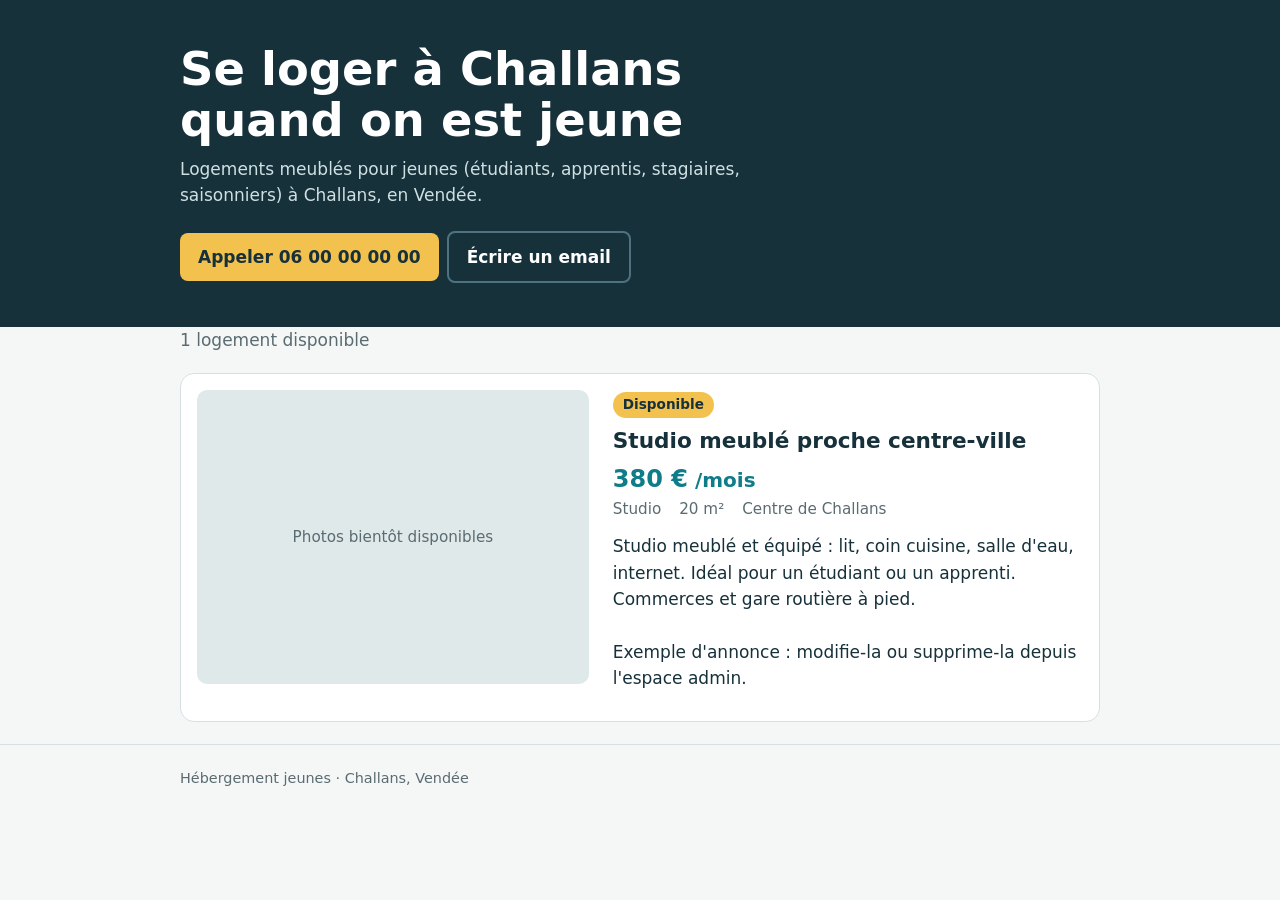
==== index.html @ 3b5d586e "Add files via upload" ====
<!DOCTYPE html>
<html lang="fr">
<head>
<meta charset="utf-8">
<meta name="viewport" content="width=device-width, initial-scale=1">
<title>Hébergement jeunes à Challans – logements meublés en Vendée</title>
<meta name="description" content="Location de logements meublés pour jeunes à Challans (Vendée) : studios et chambres pour étudiants, apprentis, stagiaires et saisonniers.">
<style>
:root{--bg:#f4f7f6;--ink:#17313b;--muted:#5b6b72;--accent:#0f7c8a;--sun:#f2c14e;--line:#d6e0e2;--card:#fff}
*{box-sizing:border-box}
body{margin:0;background:var(--bg);color:var(--ink);font:17px/1.55 ui-rounded,"Segoe UI",system-ui,sans-serif}
.wrap{max-width:960px;margin:0 auto;padding:0 20px}
header{background:var(--ink);color:#fff;padding:44px 0 36px}
h1{margin:0 0 10px;font-size:clamp(1.9rem,5vw,2.9rem);line-height:1.1;max-width:18ch}
header p{margin:0 0 22px;max-width:52ch;color:#cfe0e3}
.btn{display:inline-block;padding:11px 18px;border-radius:8px;background:var(--sun);color:var(--ink);font-weight:700;text-decoration:none;margin:0 8px 8px 0}
.btn.alt{background:transparent;color:#fff;border:2px solid #4f7280}
.btn:focus-visible,.th:focus-visible{outline:3px solid var(--accent);outline-offset:2px}
main{padding:32px 0 48px}
.count{color:var(--muted);margin:0 0 20px}
.ad{display:grid;grid-template-columns:minmax(0,5fr) minmax(0,6fr);gap:24px;background:var(--card);border:1px solid var(--line);border-radius:14px;padding:16px;margin-bottom:22px}
.ad.off{opacity:.6}
.main-img{width:100%;aspect-ratio:4/3;object-fit:cover;border-radius:10px;background:#dfe9ea;display:block}
.noimg{aspect-ratio:4/3;border-radius:10px;background:#dfe9ea;display:grid;place-items:center;color:var(--muted);font-size:.95rem}
.thumbs{display:flex;gap:8px;margin-top:8px;overflow-x:auto}
.th{border:2px solid transparent;padding:0;border-radius:6px;background:none;cursor:pointer;flex:0 0 auto}
.th img{width:64px;height:48px;object-fit:cover;border-radius:4px;display:block}
.th[aria-current=true]{border-color:var(--accent)}
.ad h2{margin:2px 0 6px;font-size:1.35rem;line-height:1.25}
.tag{display:inline-block;font-size:.85rem;font-weight:700;padding:2px 10px;border-radius:99px;background:var(--sun);margin-bottom:8px}
.tag.off{background:#cdd6d8}
.facts{display:flex;flex-wrap:wrap;gap:6px 18px;margin:0 0 12px;padding:0;list-style:none;color:var(--muted);font-size:.95rem}
.price{font-size:1.5rem;font-weight:800;color:var(--accent)}
.desc{white-space:pre-line;margin:0 0 14px}
.empty{padding:28px;text-align:center;color:var(--muted)}
footer{border-top:1px solid var(--line);padding:22px 0;color:var(--muted);font-size:.9rem}
@media(max-width:700px){.ad{grid-template-columns:1fr}}
</style>
</head>
<body>
<header><div class="wrap">
<h1>Se loger à Challans quand on est jeune</h1>
<p id="intro"></p>
<div id="contact"></div>
</div></header>
<main class="wrap">
<p class="count" id="count"></p>
<div id="list"><p class="empty">Chargement des annonces…</p></div>
</main>
<footer><div class="wrap">Hébergement jeunes · Challans, Vendée</div></footer>
<script>
const esc=s=>String(s??"").replace(/[&<>"']/g,c=>({"&":"&amp;","<":"&lt;",">":"&gt;",'"':"&quot;","'":"&#39;"}[c]));
const src=p=>esc(String(p).replace(/^\/+/,""));
async function load(u){const r=await fetch(u,{cache:"no-cache"});if(!r.ok)throw new Error(u);return r.json()}
function ad(a,i){
  const ph=(a.photos||[]).filter(Boolean),off=a.disponible===false;
  const img=ph.length?`<img class="main-img" id="m${i}" src="${src(ph[0])}" alt="${esc(a.titre)}">`:`<div class="noimg">Photos bientôt disponibles</div>`;
  const th=ph.length>1?`<div class="thumbs">${ph.map((p,k)=>`<button class="th" data-i="${i}" data-s="${src(p)}" aria-label="Photo ${k+1}" ${k?"":'aria-current="true"'}><img src="${src(p)}" alt="" loading="lazy"></button>`).join("")}</div>`:"";
  const f=[a.type,a.surface?a.surface+" m²":"",a.quartier].filter(Boolean).map(x=>`<li>${esc(x)}</li>`).join("");
  return `<article class="ad${off?" off":""}"><div>${img}${th}</div><div>
  <span class="tag${off?" off":""}">${off?"Loué":"Disponible"}</span>
  <h2>${esc(a.titre)}</h2>
  ${a.loyer?`<div class="price">${esc(a.loyer)} €<small> /mois</small></div>`:""}
  <ul class="facts">${f}</ul>
  <p class="desc">${esc(a.description)}</p></div></article>`}
(async()=>{
  try{
    const [s,d]=await Promise.all([load("data/site.json"),load("data/annonces.json")]);
    document.getElementById("intro").textContent=s.intro||"";
    let c="";
    if(s.telephone)c+=`<a class="btn" href="tel:${esc(s.telephone.replace(/\s/g,""))}">Appeler ${esc(s.telephone)}</a>`;
    if(s.email)c+=`<a class="btn alt" href="mailto:${esc(s.email)}">Écrire un email</a>`;
    document.getElementById("contact").innerHTML=c;
    const l=(d.annonces||[]).slice().sort((a,b)=>(a.disponible===false)-(b.disponible===false));
    const n=l.filter(a=>a.disponible!==false).length;
    document.getElementById("count").textContent=n?`${n} logement${n>1?"s":""} disponible${n>1?"s":""}`:"";
    document.getElementById("list").innerHTML=l.length?l.map(ad).join(""):`<p class="empty">Aucun logement pour le moment. Contactez-nous pour être prévenu.</p>`;
  }catch(e){document.getElementById("list").innerHTML=`<p class="empty">Impossible de charger les annonces. Réessayez plus tard.</p>`}
})();
document.addEventListener("click",e=>{
  const b=e.target.closest(".th");if(!b)return;
  document.getElementById("m"+b.dataset.i).src=b.dataset.s;
  b.parentNode.querySelectorAll(".th").forEach(x=>x.removeAttribute("aria-current"));
  b.setAttribute("aria-current","true");
});
</script>
</body>
</html>
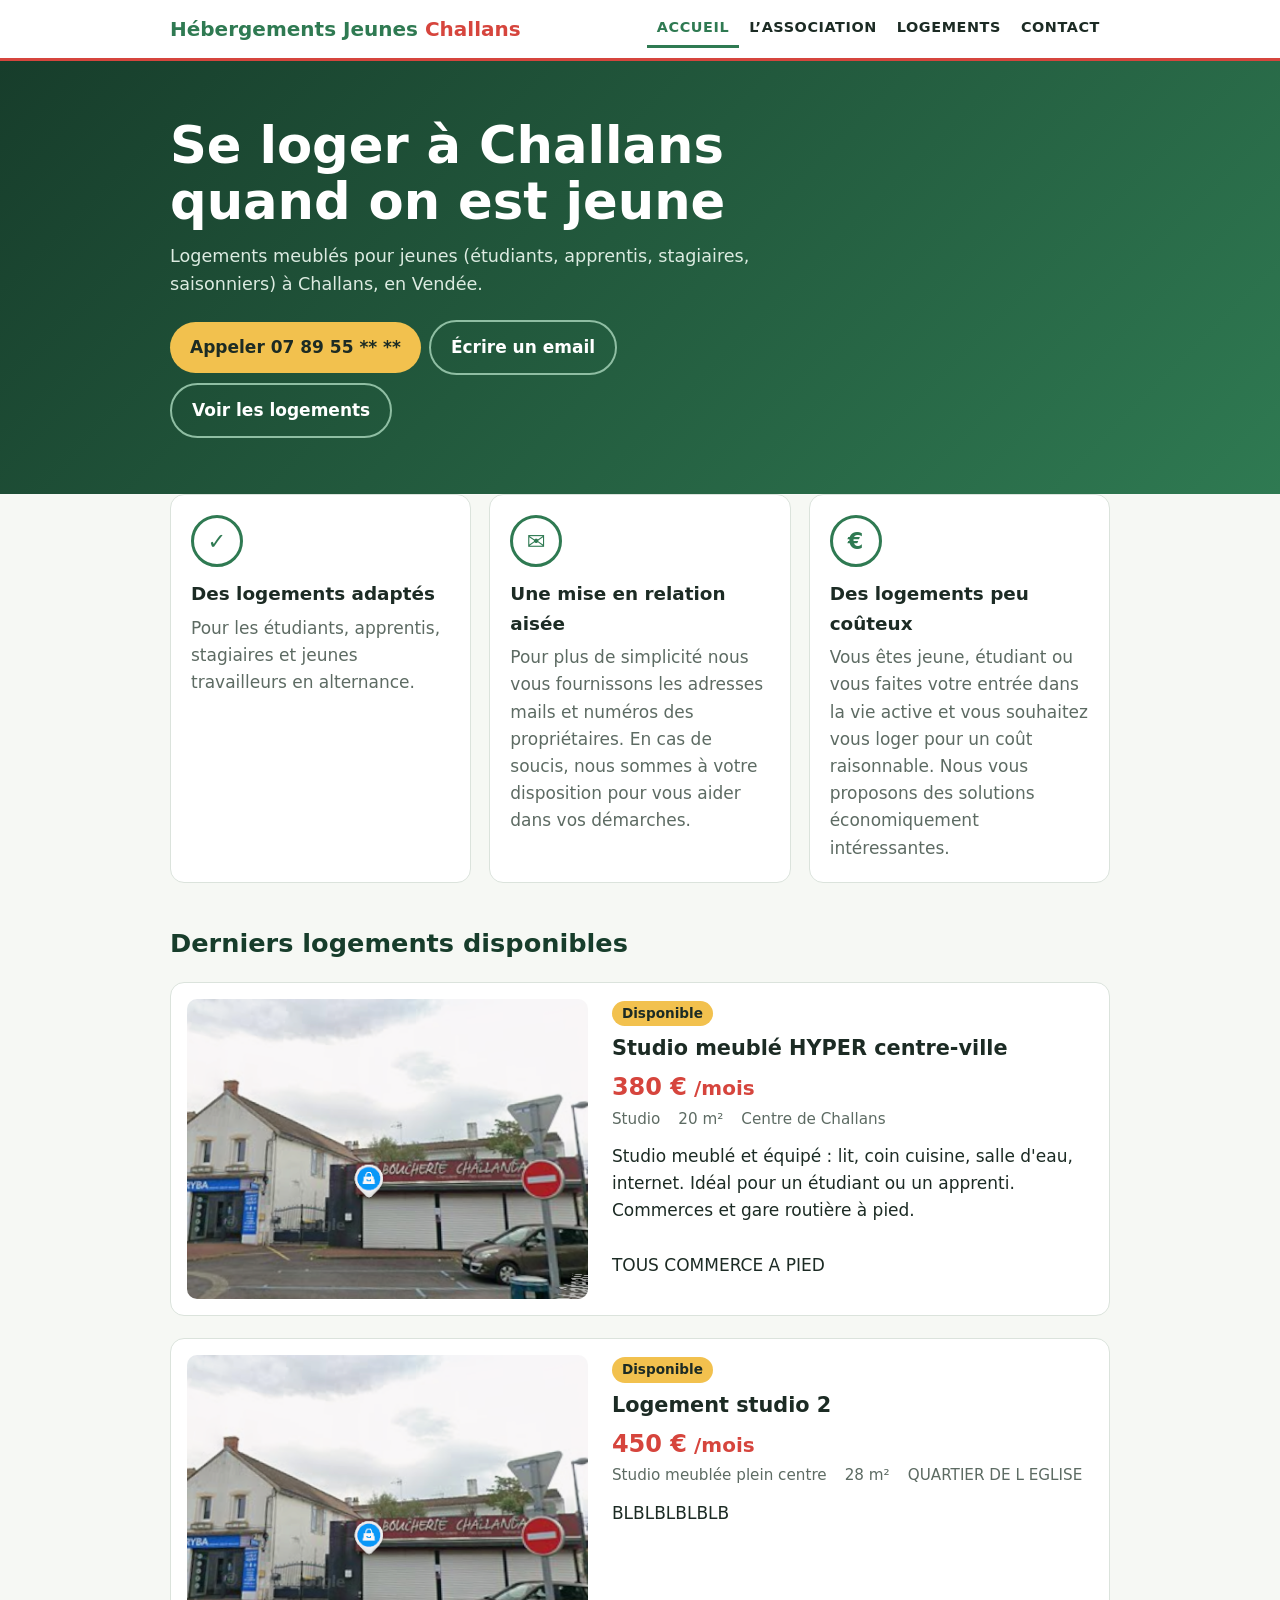
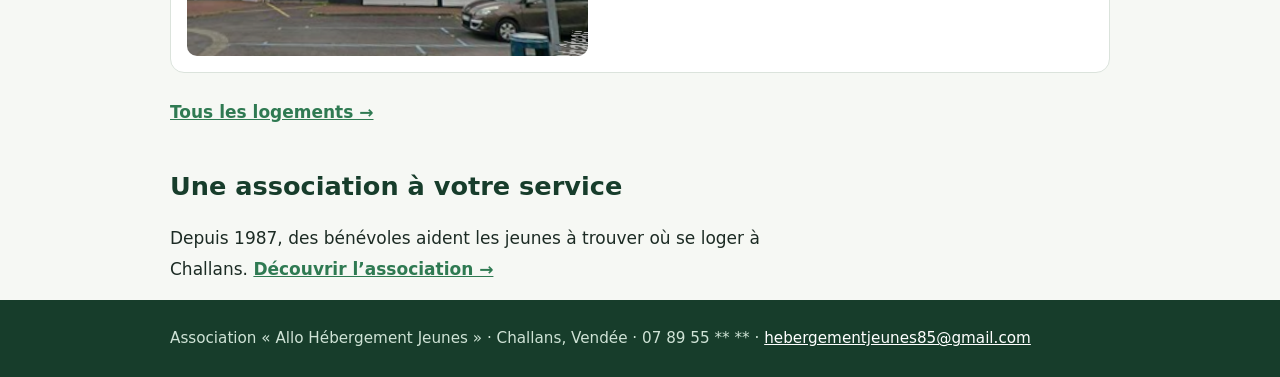
==== commit 7f61c150: "Add files via upload" ====
--- a/index.html
+++ b/index.html
@@ -1,88 +1,11 @@
-<!DOCTYPE html>
-<html lang="fr">
-<head>
-<meta charset="utf-8">
-<meta name="viewport" content="width=device-width, initial-scale=1">
-<title>Hébergement jeunes à Challans – logements meublés en Vendée</title>
-<meta name="description" content="Location de logements meublés pour jeunes à Challans (Vendée) : studios et chambres pour étudiants, apprentis, stagiaires et saisonniers.">
-<style>
-:root{--bg:#f4f7f6;--ink:#17313b;--muted:#5b6b72;--accent:#0f7c8a;--sun:#f2c14e;--line:#d6e0e2;--card:#fff}
-*{box-sizing:border-box}
-body{margin:0;background:var(--bg);color:var(--ink);font:17px/1.55 ui-rounded,"Segoe UI",system-ui,sans-serif}
-.wrap{max-width:960px;margin:0 auto;padding:0 20px}
-header{background:var(--ink);color:#fff;padding:44px 0 36px}
-h1{margin:0 0 10px;font-size:clamp(1.9rem,5vw,2.9rem);line-height:1.1;max-width:18ch}
-header p{margin:0 0 22px;max-width:52ch;color:#cfe0e3}
-.btn{display:inline-block;padding:11px 18px;border-radius:8px;background:var(--sun);color:var(--ink);font-weight:700;text-decoration:none;margin:0 8px 8px 0}
-.btn.alt{background:transparent;color:#fff;border:2px solid #4f7280}
-.btn:focus-visible,.th:focus-visible{outline:3px solid var(--accent);outline-offset:2px}
-main{padding:32px 0 48px}
-.count{color:var(--muted);margin:0 0 20px}
-.ad{display:grid;grid-template-columns:minmax(0,5fr) minmax(0,6fr);gap:24px;background:var(--card);border:1px solid var(--line);border-radius:14px;padding:16px;margin-bottom:22px}
-.ad.off{opacity:.6}
-.main-img{width:100%;aspect-ratio:4/3;object-fit:cover;border-radius:10px;background:#dfe9ea;display:block}
-.noimg{aspect-ratio:4/3;border-radius:10px;background:#dfe9ea;display:grid;place-items:center;color:var(--muted);font-size:.95rem}
-.thumbs{display:flex;gap:8px;margin-top:8px;overflow-x:auto}
-.th{border:2px solid transparent;padding:0;border-radius:6px;background:none;cursor:pointer;flex:0 0 auto}
-.th img{width:64px;height:48px;object-fit:cover;border-radius:4px;display:block}
-.th[aria-current=true]{border-color:var(--accent)}
-.ad h2{margin:2px 0 6px;font-size:1.35rem;line-height:1.25}
-.tag{display:inline-block;font-size:.85rem;font-weight:700;padding:2px 10px;border-radius:99px;background:var(--sun);margin-bottom:8px}
-.tag.off{background:#cdd6d8}
-.facts{display:flex;flex-wrap:wrap;gap:6px 18px;margin:0 0 12px;padding:0;list-style:none;color:var(--muted);font-size:.95rem}
-.price{font-size:1.5rem;font-weight:800;color:var(--accent)}
-.desc{white-space:pre-line;margin:0 0 14px}
-.empty{padding:28px;text-align:center;color:var(--muted)}
-footer{border-top:1px solid var(--line);padding:22px 0;color:var(--muted);font-size:.9rem}
-@media(max-width:700px){.ad{grid-template-columns:1fr}}
-</style>
-</head>
-<body>
-<header><div class="wrap">
-<h1>Se loger à Challans quand on est jeune</h1>
-<p id="intro"></p>
-<div id="contact"></div>
-</div></header>
+<!DOCTYPE html><html lang="fr"><head><meta charset="utf-8"><meta name="viewport" content="width=device-width, initial-scale=1"><link rel="stylesheet" href="style.css"><title>Hébergements Jeunes Challans – logements pour étudiants, apprentis et stagiaires</title><meta name="description" content="Logements meublés et peu coûteux pour jeunes à Challans (Vendée), proposés par l’association Allo Hébergement Jeunes."></head><body>
+<section class="hero"><div class="wrap"><h1>Se loger à Challans quand on est jeune</h1><p data-intro></p><div data-contact></div><a class="btn alt" href="logements.html">Voir les logements</a></div></section>
 <main class="wrap">
-<p class="count" id="count"></p>
-<div id="list"><p class="empty">Chargement des annonces…</p></div>
-</main>
-<footer><div class="wrap">Hébergement jeunes · Challans, Vendée</div></footer>
-<script>
-const esc=s=>String(s??"").replace(/[&<>"']/g,c=>({"&":"&amp;","<":"&lt;",">":"&gt;",'"':"&quot;","'":"&#39;"}[c]));
-const src=p=>esc(String(p).replace(/^\/+/,""));
-async function load(u){const r=await fetch(u,{cache:"no-cache"});if(!r.ok)throw new Error(u);return r.json()}
-function ad(a,i){
-  const ph=(a.photos||[]).filter(Boolean),off=a.disponible===false;
-  const img=ph.length?`<img class="main-img" id="m${i}" src="${src(ph[0])}" alt="${esc(a.titre)}">`:`<div class="noimg">Photos bientôt disponibles</div>`;
-  const th=ph.length>1?`<div class="thumbs">${ph.map((p,k)=>`<button class="th" data-i="${i}" data-s="${src(p)}" aria-label="Photo ${k+1}" ${k?"":'aria-current="true"'}><img src="${src(p)}" alt="" loading="lazy"></button>`).join("")}</div>`:"";
-  const f=[a.type,a.surface?a.surface+" m²":"",a.quartier].filter(Boolean).map(x=>`<li>${esc(x)}</li>`).join("");
-  return `<article class="ad${off?" off":""}"><div>${img}${th}</div><div>
-  <span class="tag${off?" off":""}">${off?"Loué":"Disponible"}</span>
-  <h2>${esc(a.titre)}</h2>
-  ${a.loyer?`<div class="price">${esc(a.loyer)} €<small> /mois</small></div>`:""}
-  <ul class="facts">${f}</ul>
-  <p class="desc">${esc(a.description)}</p></div></article>`}
-(async()=>{
-  try{
-    const [s,d]=await Promise.all([load("data/site.json"),load("data/annonces.json")]);
-    document.getElementById("intro").textContent=s.intro||"";
-    let c="";
-    if(s.telephone)c+=`<a class="btn" href="tel:${esc(s.telephone.replace(/\s/g,""))}">Appeler ${esc(s.telephone)}</a>`;
-    if(s.email)c+=`<a class="btn alt" href="mailto:${esc(s.email)}">Écrire un email</a>`;
-    document.getElementById("contact").innerHTML=c;
-    const l=(d.annonces||[]).slice().sort((a,b)=>(a.disponible===false)-(b.disponible===false));
-    const n=l.filter(a=>a.disponible!==false).length;
-    document.getElementById("count").textContent=n?`${n} logement${n>1?"s":""} disponible${n>1?"s":""}`:"";
-    document.getElementById("list").innerHTML=l.length?l.map(ad).join(""):`<p class="empty">Aucun logement pour le moment. Contactez-nous pour être prévenu.</p>`;
-  }catch(e){document.getElementById("list").innerHTML=`<p class="empty">Impossible de charger les annonces. Réessayez plus tard.</p>`}
-})();
-document.addEventListener("click",e=>{
-  const b=e.target.closest(".th");if(!b)return;
-  document.getElementById("m"+b.dataset.i).src=b.dataset.s;
-  b.parentNode.querySelectorAll(".th").forEach(x=>x.removeAttribute("aria-current"));
-  b.setAttribute("aria-current","true");
-});
-</script>
-</body>
-</html>
+<div class="perks">
+<div class="perk"><i>✓</i><h3>Des logements adaptés</h3><p>Pour les étudiants, apprentis, stagiaires et jeunes travailleurs en alternance.</p></div>
+<div class="perk"><i>✉</i><h3>Une mise en relation aisée</h3><p>Pour plus de simplicité nous vous fournissons les adresses mails et numéros des propriétaires. En cas de soucis, nous sommes à votre disposition pour vous aider dans vos démarches.</p></div>
+<div class="perk"><i>€</i><h3>Des logements peu coûteux</h3><p>Vous êtes jeune, étudiant ou vous faites votre entrée dans la vie active et vous souhaitez vous loger pour un coût raisonnable. Nous vous proposons des solutions économiquement intéressantes.</p></div>
+</div>
+<h2 class="sec">Derniers logements disponibles</h2><div id="latest"></div><a class="more" href="logements.html">Tous les logements →</a>
+<h2 class="sec" style="margin-top:40px">Une association à votre service</h2><p style="max-width:60ch">Depuis 1987, des bénévoles aident les jeunes à trouver où se loger à Challans. <a class="more" href="association.html">Découvrir l’association →</a></p>
+</main><script src="app.js"></script></body></html>
--- a/style.css
+++ b/style.css
@@ -0,0 +1,45 @@
+:root{--green:#2f7a52;--dark:#173d2b;--red:#d6453d;--sun:#f2c14e;--ink:#1c2b24;--muted:#5d6b63;--bg:#f6f8f4;--line:#dbe3dc}
+*{box-sizing:border-box}
+body{margin:0;background:var(--bg);color:var(--ink);font:17px/1.6 ui-rounded,"Segoe UI",system-ui,sans-serif}
+.wrap{max-width:980px;margin:0 auto;padding:0 20px}
+.top{background:#fff;border-bottom:3px solid var(--red);position:sticky;top:0;z-index:5}
+.bar{display:flex;flex-wrap:wrap;align-items:center;justify-content:space-between;gap:6px 20px;padding-top:10px;padding-bottom:10px}
+.brand{font-weight:800;font-size:1.25rem;color:var(--green);text-decoration:none}
+.brand span{color:var(--red)}
+nav a{display:inline-block;padding:6px 10px;color:var(--ink);text-decoration:none;font-weight:600;font-size:.9rem;letter-spacing:.04em;text-transform:uppercase;border-bottom:3px solid transparent}
+nav a[aria-current]{border-color:var(--green);color:var(--green)}
+a:focus-visible,button:focus-visible{outline:3px solid var(--sun);outline-offset:2px}
+.hero{background:linear-gradient(135deg,var(--dark),var(--green));color:#fff;padding:56px 0 48px}
+.hero.small{padding:36px 0 30px}
+.hero h1{margin:0 0 12px;font-size:clamp(2rem,5.5vw,3.2rem);line-height:1.1;max-width:20ch}
+.hero p{margin:0 0 22px;max-width:56ch;color:#dcebe1;font-size:1.1rem}
+.btn{display:inline-block;padding:12px 20px;border-radius:999px;background:var(--sun);color:var(--ink);font-weight:700;text-decoration:none;margin:0 8px 8px 0}
+.btn.alt{background:transparent;color:#fff;border:2px solid #8fbea3}
+main{padding:36px 0 48px}
+h2.sec{margin:0 0 18px;font-size:1.6rem;color:var(--dark)}
+.perks{display:grid;grid-template-columns:repeat(auto-fit,minmax(250px,1fr));gap:18px;margin-bottom:40px}
+.perk{background:#fff;border:1px solid var(--line);border-radius:14px;padding:20px}
+.perk i{display:grid;place-items:center;width:52px;height:52px;border:3px solid var(--green);border-radius:50%;color:var(--green);font:700 1.4rem/1 system-ui;margin-bottom:12px}
+.perk h3{margin:0 0 6px;font-size:1.15rem}.perk p{margin:0;color:var(--muted)}
+.count{color:var(--muted);margin:0 0 18px}
+.ad{display:grid;grid-template-columns:minmax(0,5fr) minmax(0,6fr);gap:24px;background:#fff;border:1px solid var(--line);border-radius:14px;padding:16px;margin-bottom:22px}
+.ad.off{opacity:.6}
+.main-img{width:100%;aspect-ratio:4/3;object-fit:cover;border-radius:10px;background:#e3ebe5;display:block}
+.noimg{aspect-ratio:4/3;border-radius:10px;background:#e3ebe5;display:grid;place-items:center;color:var(--muted);font-size:.95rem}
+.thumbs{display:flex;gap:8px;margin-top:8px;overflow-x:auto}
+.th{border:2px solid transparent;padding:0;border-radius:6px;background:none;cursor:pointer;flex:0 0 auto}
+.th img{width:64px;height:48px;object-fit:cover;border-radius:4px;display:block}
+.th[aria-current=true]{border-color:var(--green)}
+.ad h3{margin:2px 0 6px;font-size:1.3rem;line-height:1.25}
+.tag{display:inline-block;font-size:.85rem;font-weight:700;padding:2px 10px;border-radius:99px;background:var(--sun);margin-bottom:8px}
+.tag.off{background:#cfd8d1}
+.facts{display:flex;flex-wrap:wrap;gap:6px 18px;margin:0 0 12px;padding:0;list-style:none;color:var(--muted);font-size:.95rem}
+.price{font-size:1.5rem;font-weight:800;color:var(--red)}
+.desc{white-space:pre-line;margin:0 0 6px}
+.prose{background:#fff;border:1px solid var(--line);border-radius:14px;padding:26px 28px;max-width:760px}
+.prose p{margin:0 0 14px}
+.empty{padding:28px;text-align:center;color:var(--muted)}
+.more{display:inline-block;margin-top:4px;color:var(--green);font-weight:700}
+footer{background:var(--dark);color:#cfe3d6;padding:26px 0;font-size:.95rem}
+footer a{color:#fff}
+@media(max-width:700px){.ad{grid-template-columns:1fr}.prose{padding:20px}}
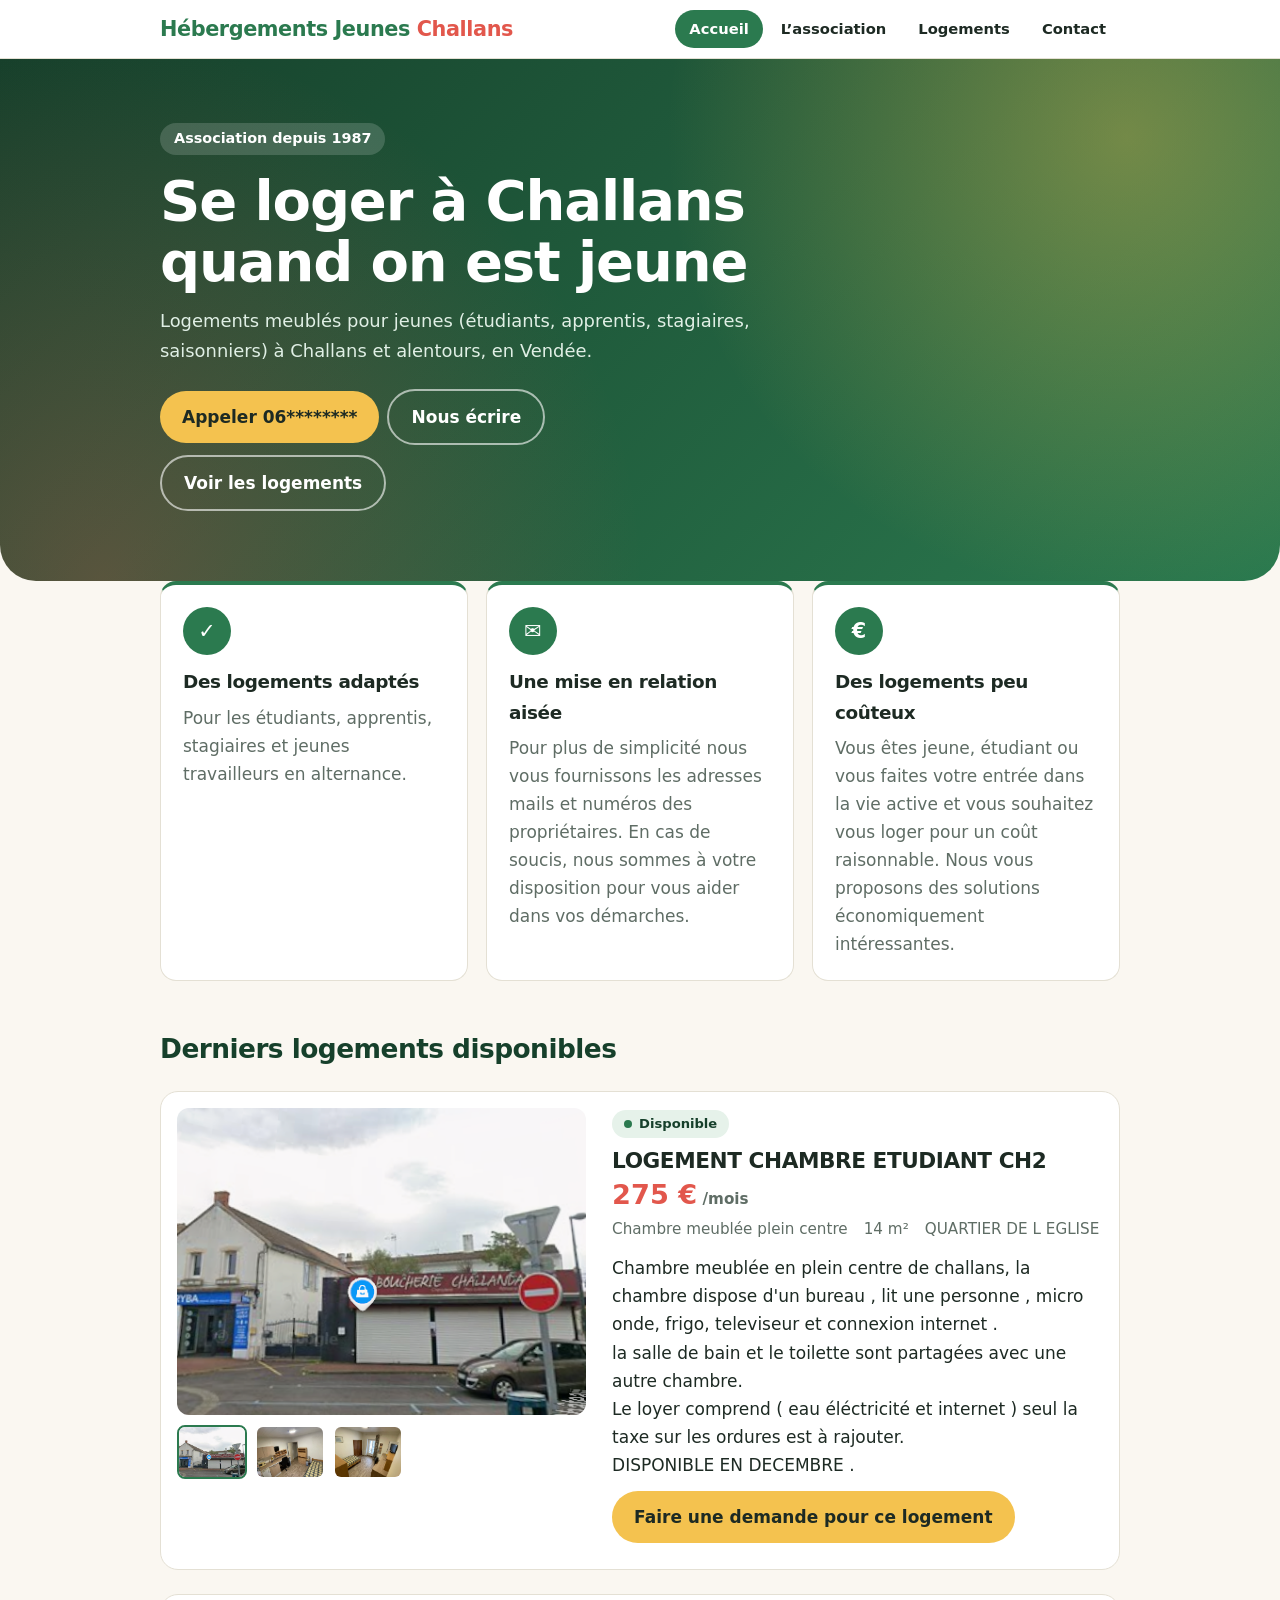
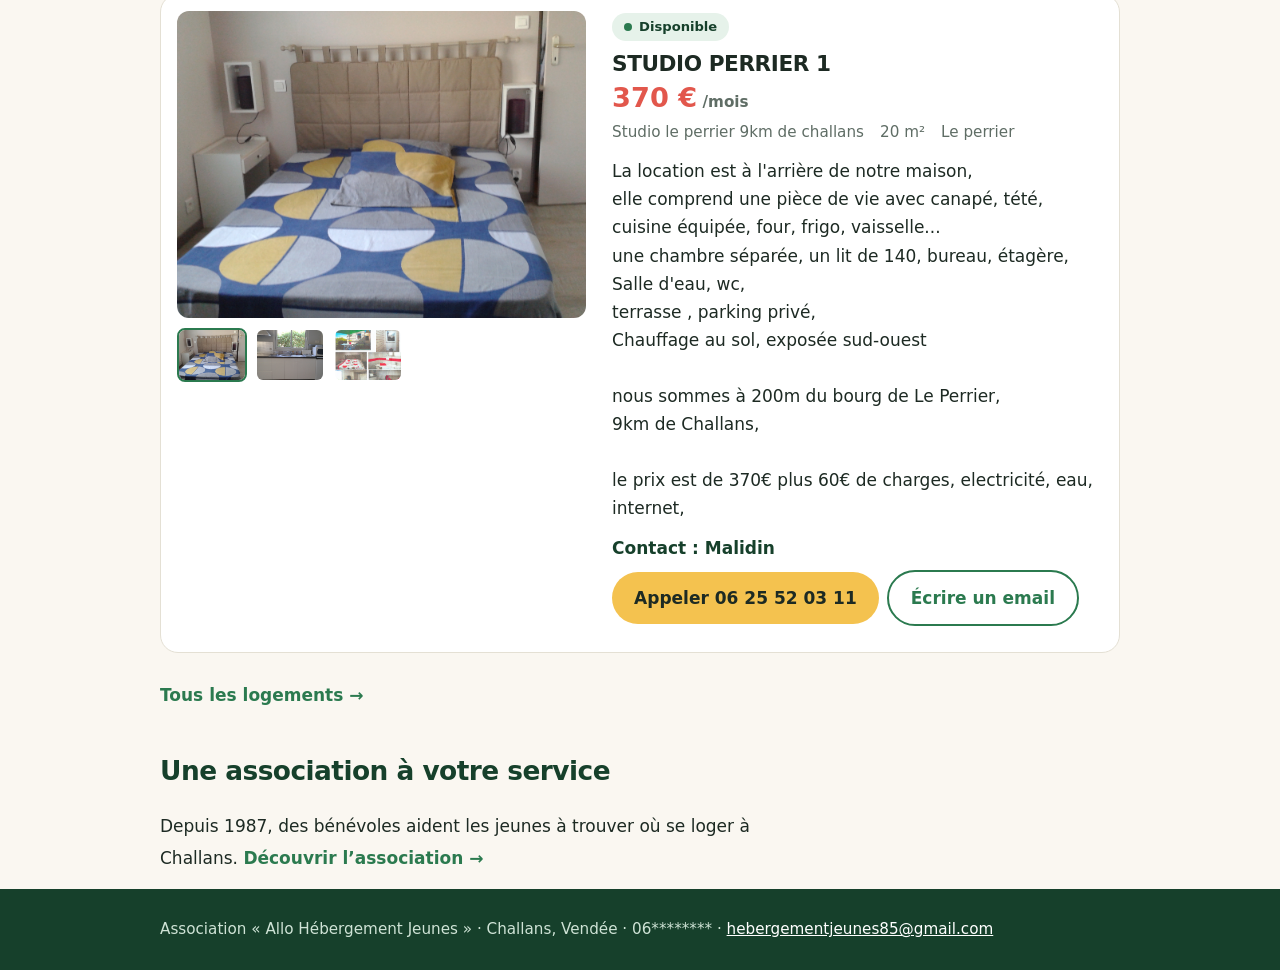
==== commit 5a0d2449: "Add files via upload" ====
--- a/index.html
+++ b/index.html
@@ -1,5 +1,5 @@
 <!DOCTYPE html><html lang="fr"><head><meta charset="utf-8"><meta name="viewport" content="width=device-width, initial-scale=1"><link rel="stylesheet" href="style.css"><title>Hébergements Jeunes Challans – logements pour étudiants, apprentis et stagiaires</title><meta name="description" content="Logements meublés et peu coûteux pour jeunes à Challans (Vendée), proposés par l’association Allo Hébergement Jeunes."></head><body>
-<section class="hero"><div class="wrap"><h1>Se loger à Challans quand on est jeune</h1><p data-intro></p><div data-contact></div><a class="btn alt" href="logements.html">Voir les logements</a></div></section>
+<section class="hero"><div class="wrap"><span class="pill">Association depuis 1987</span><h1>Se loger à Challans quand on est jeune</h1><p data-intro></p><div data-contact></div><a class="btn alt" href="logements.html">Voir les logements</a></div></section>
 <main class="wrap">
 <div class="perks">
 <div class="perk"><i>✓</i><h3>Des logements adaptés</h3><p>Pour les étudiants, apprentis, stagiaires et jeunes travailleurs en alternance.</p></div>
--- a/style.css
+++ b/style.css
@@ -1,45 +1,77 @@
-:root{--green:#2f7a52;--dark:#173d2b;--red:#d6453d;--sun:#f2c14e;--ink:#1c2b24;--muted:#5d6b63;--bg:#f6f8f4;--line:#dbe3dc}
+:root{--green:#2b7a4f;--dark:#16402b;--red:#e2574c;--sun:#f4c24f;--ink:#1d2a23;--muted:#5f6d65;--bg:#faf7f1;--card:#fff;--line:#e4e0d4;--soft:#e6f2ea}
 *{box-sizing:border-box}
-body{margin:0;background:var(--bg);color:var(--ink);font:17px/1.6 ui-rounded,"Segoe UI",system-ui,sans-serif}
-.wrap{max-width:980px;margin:0 auto;padding:0 20px}
-.top{background:#fff;border-bottom:3px solid var(--red);position:sticky;top:0;z-index:5}
-.bar{display:flex;flex-wrap:wrap;align-items:center;justify-content:space-between;gap:6px 20px;padding-top:10px;padding-bottom:10px}
-.brand{font-weight:800;font-size:1.25rem;color:var(--green);text-decoration:none}
+html{scroll-behavior:smooth}
+body{margin:0;background:var(--bg);color:var(--ink);font:17px/1.65 system-ui,-apple-system,"Segoe UI",Roboto,sans-serif;-webkit-font-smoothing:antialiased}
+.wrap{max-width:1000px;margin:0 auto;padding:0 20px}
+h1,h2,h3{letter-spacing:-.02em}
+.top{background:#fff;border-bottom:1px solid var(--line);position:sticky;top:0;z-index:5}
+.bar{display:flex;flex-wrap:wrap;align-items:center;justify-content:space-between;gap:4px 18px;padding-top:10px;padding-bottom:10px}
+.brand{font-weight:800;font-size:1.3rem;color:var(--green);text-decoration:none;letter-spacing:-.02em}
 .brand span{color:var(--red)}
-nav a{display:inline-block;padding:6px 10px;color:var(--ink);text-decoration:none;font-weight:600;font-size:.9rem;letter-spacing:.04em;text-transform:uppercase;border-bottom:3px solid transparent}
-nav a[aria-current]{border-color:var(--green);color:var(--green)}
+nav{display:flex;gap:4px;overflow-x:auto;max-width:100%}
+nav a{padding:7px 14px;border-radius:99px;color:var(--ink);text-decoration:none;font-weight:600;font-size:.92rem;white-space:nowrap;transition:background .15s}
+nav a:hover{background:var(--soft)}
+nav a[aria-current]{background:var(--green);color:#fff}
 a:focus-visible,button:focus-visible{outline:3px solid var(--sun);outline-offset:2px}
-.hero{background:linear-gradient(135deg,var(--dark),var(--green));color:#fff;padding:56px 0 48px}
-.hero.small{padding:36px 0 30px}
-.hero h1{margin:0 0 12px;font-size:clamp(2rem,5.5vw,3.2rem);line-height:1.1;max-width:20ch}
-.hero p{margin:0 0 22px;max-width:56ch;color:#dcebe1;font-size:1.1rem}
-.btn{display:inline-block;padding:12px 20px;border-radius:999px;background:var(--sun);color:var(--ink);font-weight:700;text-decoration:none;margin:0 8px 8px 0}
-.btn.alt{background:transparent;color:#fff;border:2px solid #8fbea3}
-main{padding:36px 0 48px}
-h2.sec{margin:0 0 18px;font-size:1.6rem;color:var(--dark)}
-.perks{display:grid;grid-template-columns:repeat(auto-fit,minmax(250px,1fr));gap:18px;margin-bottom:40px}
-.perk{background:#fff;border:1px solid var(--line);border-radius:14px;padding:20px}
-.perk i{display:grid;place-items:center;width:52px;height:52px;border:3px solid var(--green);border-radius:50%;color:var(--green);font:700 1.4rem/1 system-ui;margin-bottom:12px}
+.hero{position:relative;color:#fff;padding:64px 0 60px;border-radius:0 0 36px 36px;background:radial-gradient(circle at 88% 15%,rgba(244,194,79,.38),transparent 38%),radial-gradient(circle at 8% 100%,rgba(226,87,76,.3),transparent 42%),linear-gradient(135deg,var(--dark),var(--green))}
+.hero.small{padding:38px 0 34px}
+.hero h1{margin:0 0 14px;font-size:clamp(2.1rem,6vw,3.5rem);line-height:1.08;font-weight:800;max-width:19ch}
+.hero.small h1{font-size:clamp(1.8rem,4.5vw,2.4rem)}
+.hero p{margin:0 0 24px;max-width:56ch;color:#e0efe5;font-size:1.12rem}
+.pill{display:inline-block;margin-bottom:16px;padding:4px 14px;border-radius:99px;background:rgba(255,255,255,.16);font-size:.9rem;font-weight:600}
+.btn{display:inline-block;padding:12px 22px;border-radius:99px;background:var(--sun);color:var(--ink);font-weight:700;text-decoration:none;margin:0 8px 10px 0;transition:transform .15s,box-shadow .15s}
+.btn:hover{transform:translateY(-2px);box-shadow:0 6px 16px rgba(0,0,0,.18)}
+.btn.alt{background:transparent;color:#fff;border:2px solid rgba(255,255,255,.6)}
+main{padding:40px 0 56px}
+h2.sec{margin:0 0 20px;font-size:1.65rem;color:var(--dark);font-weight:800}
+.perks{display:grid;grid-template-columns:repeat(auto-fit,minmax(250px,1fr));gap:18px;margin-bottom:46px}
+.perk{background:var(--card);border:1px solid var(--line);border-top:4px solid var(--green);border-radius:16px;padding:22px;transition:transform .2s,box-shadow .2s}
+.perk:hover{transform:translateY(-3px);box-shadow:0 10px 24px rgba(22,64,43,.1)}
+.perk i{display:grid;place-items:center;width:48px;height:48px;border-radius:50%;background:var(--green);color:#fff;font:700 1.3rem/1 system-ui;margin-bottom:12px;font-style:normal}
 .perk h3{margin:0 0 6px;font-size:1.15rem}.perk p{margin:0;color:var(--muted)}
-.count{color:var(--muted);margin:0 0 18px}
-.ad{display:grid;grid-template-columns:minmax(0,5fr) minmax(0,6fr);gap:24px;background:#fff;border:1px solid var(--line);border-radius:14px;padding:16px;margin-bottom:22px}
+.count{color:var(--muted);margin:0 0 18px;font-weight:600}
+.ad{display:grid;grid-template-columns:minmax(0,5fr) minmax(0,6fr);gap:26px;background:var(--card);border:1px solid var(--line);border-radius:18px;padding:16px;margin-bottom:24px;content-visibility:auto;contain-intrinsic-size:auto 360px;transition:box-shadow .2s}
+.ad:hover{box-shadow:0 12px 30px rgba(22,64,43,.12)}
 .ad.off{opacity:.6}
-.main-img{width:100%;aspect-ratio:4/3;object-fit:cover;border-radius:10px;background:#e3ebe5;display:block}
-.noimg{aspect-ratio:4/3;border-radius:10px;background:#e3ebe5;display:grid;place-items:center;color:var(--muted);font-size:.95rem}
-.thumbs{display:flex;gap:8px;margin-top:8px;overflow-x:auto}
-.th{border:2px solid transparent;padding:0;border-radius:6px;background:none;cursor:pointer;flex:0 0 auto}
-.th img{width:64px;height:48px;object-fit:cover;border-radius:4px;display:block}
+.main-img{width:100%;aspect-ratio:4/3;object-fit:cover;border-radius:12px;background:var(--soft);display:block}
+.noimg{aspect-ratio:4/3;border-radius:12px;background:var(--soft);display:grid;place-items:center;color:var(--muted);font-size:.95rem}
+.thumbs{display:flex;gap:8px;margin-top:10px;overflow-x:auto;padding-bottom:2px}
+.th{border:2px solid transparent;padding:0;border-radius:8px;background:none;cursor:pointer;flex:0 0 auto}
+.th img{width:66px;height:50px;object-fit:cover;border-radius:6px;display:block}
 .th[aria-current=true]{border-color:var(--green)}
-.ad h3{margin:2px 0 6px;font-size:1.3rem;line-height:1.25}
-.tag{display:inline-block;font-size:.85rem;font-weight:700;padding:2px 10px;border-radius:99px;background:var(--sun);margin-bottom:8px}
-.tag.off{background:#cfd8d1}
-.facts{display:flex;flex-wrap:wrap;gap:6px 18px;margin:0 0 12px;padding:0;list-style:none;color:var(--muted);font-size:.95rem}
-.price{font-size:1.5rem;font-weight:800;color:var(--red)}
+.ad h3{margin:2px 0 4px;font-size:1.35rem;line-height:1.25;font-weight:800}
+.tag{display:inline-block;font-size:.82rem;font-weight:700;padding:3px 12px;border-radius:99px;background:var(--soft);color:var(--dark);margin-bottom:8px}
+.tag::before{content:"";display:inline-block;width:8px;height:8px;border-radius:50%;background:var(--green);margin-right:7px}
+.tag.off{background:#e8e6df;color:var(--muted)}.tag.off::before{background:#a7a89f}
+.facts{display:flex;flex-wrap:wrap;gap:6px 16px;margin:0 0 12px;padding:0;list-style:none;color:var(--muted);font-size:.95rem}
+.price{font-size:1.7rem;font-weight:800;color:var(--red);line-height:1.2;margin-bottom:6px}.price small{font-size:.95rem;color:var(--muted);font-weight:600}
 .desc{white-space:pre-line;margin:0 0 6px}
-.prose{background:#fff;border:1px solid var(--line);border-radius:14px;padding:26px 28px;max-width:760px}
-.prose p{margin:0 0 14px}
-.empty{padding:28px;text-align:center;color:var(--muted)}
-.more{display:inline-block;margin-top:4px;color:var(--green);font-weight:700}
-footer{background:var(--dark);color:#cfe3d6;padding:26px 0;font-size:.95rem}
-footer a{color:#fff}
-@media(max-width:700px){.ad{grid-template-columns:1fr}.prose{padding:20px}}
+.ctc{margin-top:12px}.ctc .who{font-weight:700;color:var(--dark);margin-bottom:8px}
+.ctc .btn.alt{color:var(--green);border-color:var(--green)}
+.prose{background:var(--card);border:1px solid var(--line);border-radius:18px;padding:28px 30px;max-width:780px}
+.prose p{margin:0 0 14px}.prose p:last-child{margin:0}
+.empty{padding:30px;text-align:center;color:var(--muted)}
+.more{display:inline-block;margin-top:4px;color:var(--green);font-weight:700;text-decoration:none}
+.more:hover{text-decoration:underline}
+.form{background:var(--card);border:1px solid var(--line);border-radius:18px;padding:26px;max-width:780px;display:grid;gap:14px}
+.form label{display:block;font-weight:600;font-size:.95rem}
+.form input,.form select,.form textarea{display:block;width:100%;margin-top:4px;padding:11px 12px;border:1px solid #c9c6b8;border-radius:10px;font:inherit;background:#fff;color:var(--ink)}
+.form input:focus,.form select:focus,.form textarea:focus{outline:3px solid var(--sun);border-color:var(--green)}
+.form .chk{display:flex;gap:10px;align-items:flex-start;font-weight:400}.form .chk input{width:auto;margin-top:5px}
+.form .note{margin:0;color:var(--muted);font-size:.95rem}
+.form .btn{border:0;cursor:pointer;font:inherit;font-weight:700;justify-self:start}.form .btn:disabled{opacity:.6}
+.hp{position:absolute;left:-9999px}
+footer{background:var(--dark);color:#cfe3d6;padding:28px 0;font-size:.95rem}footer a{color:#fff}
+@media(max-width:700px){.ad{grid-template-columns:1fr}.hero{padding:44px 0 42px;border-radius:0 0 24px 24px}.prose{padding:20px}}
+@media(prefers-reduced-motion:reduce){*{transition:none!important;scroll-behavior:auto!important}}
+.main-img[role=button]{cursor:zoom-in}
+dialog#lb{border:0;padding:0;margin:0;max-width:none;max-height:none;width:100%;height:100%;background:transparent;color:#fff}
+dialog#lb[open]{display:grid;place-items:center}
+#lb::backdrop{background:rgba(10,20,15,.93)}
+#lb img{max-width:92vw;max-height:82vh;object-fit:contain;border-radius:8px}
+.lb-x,.lb-p,.lb-n{position:absolute;border:0;background:rgba(255,255,255,.18);color:#fff;font-size:1.9rem;line-height:1;width:48px;height:48px;border-radius:50%;cursor:pointer}
+.lb-x:hover,.lb-p:hover,.lb-n:hover{background:rgba(255,255,255,.32)}
+.lb-x{top:14px;right:14px;font-size:1.3rem}
+.lb-p{left:12px;top:50%;transform:translateY(-50%)}.lb-n{right:12px;top:50%;transform:translateY(-50%)}
+.lb-c{position:absolute;bottom:16px;left:0;right:0;text-align:center;margin:0;font-size:.95rem}
+#lb.one .lb-p,#lb.one .lb-n{display:none}
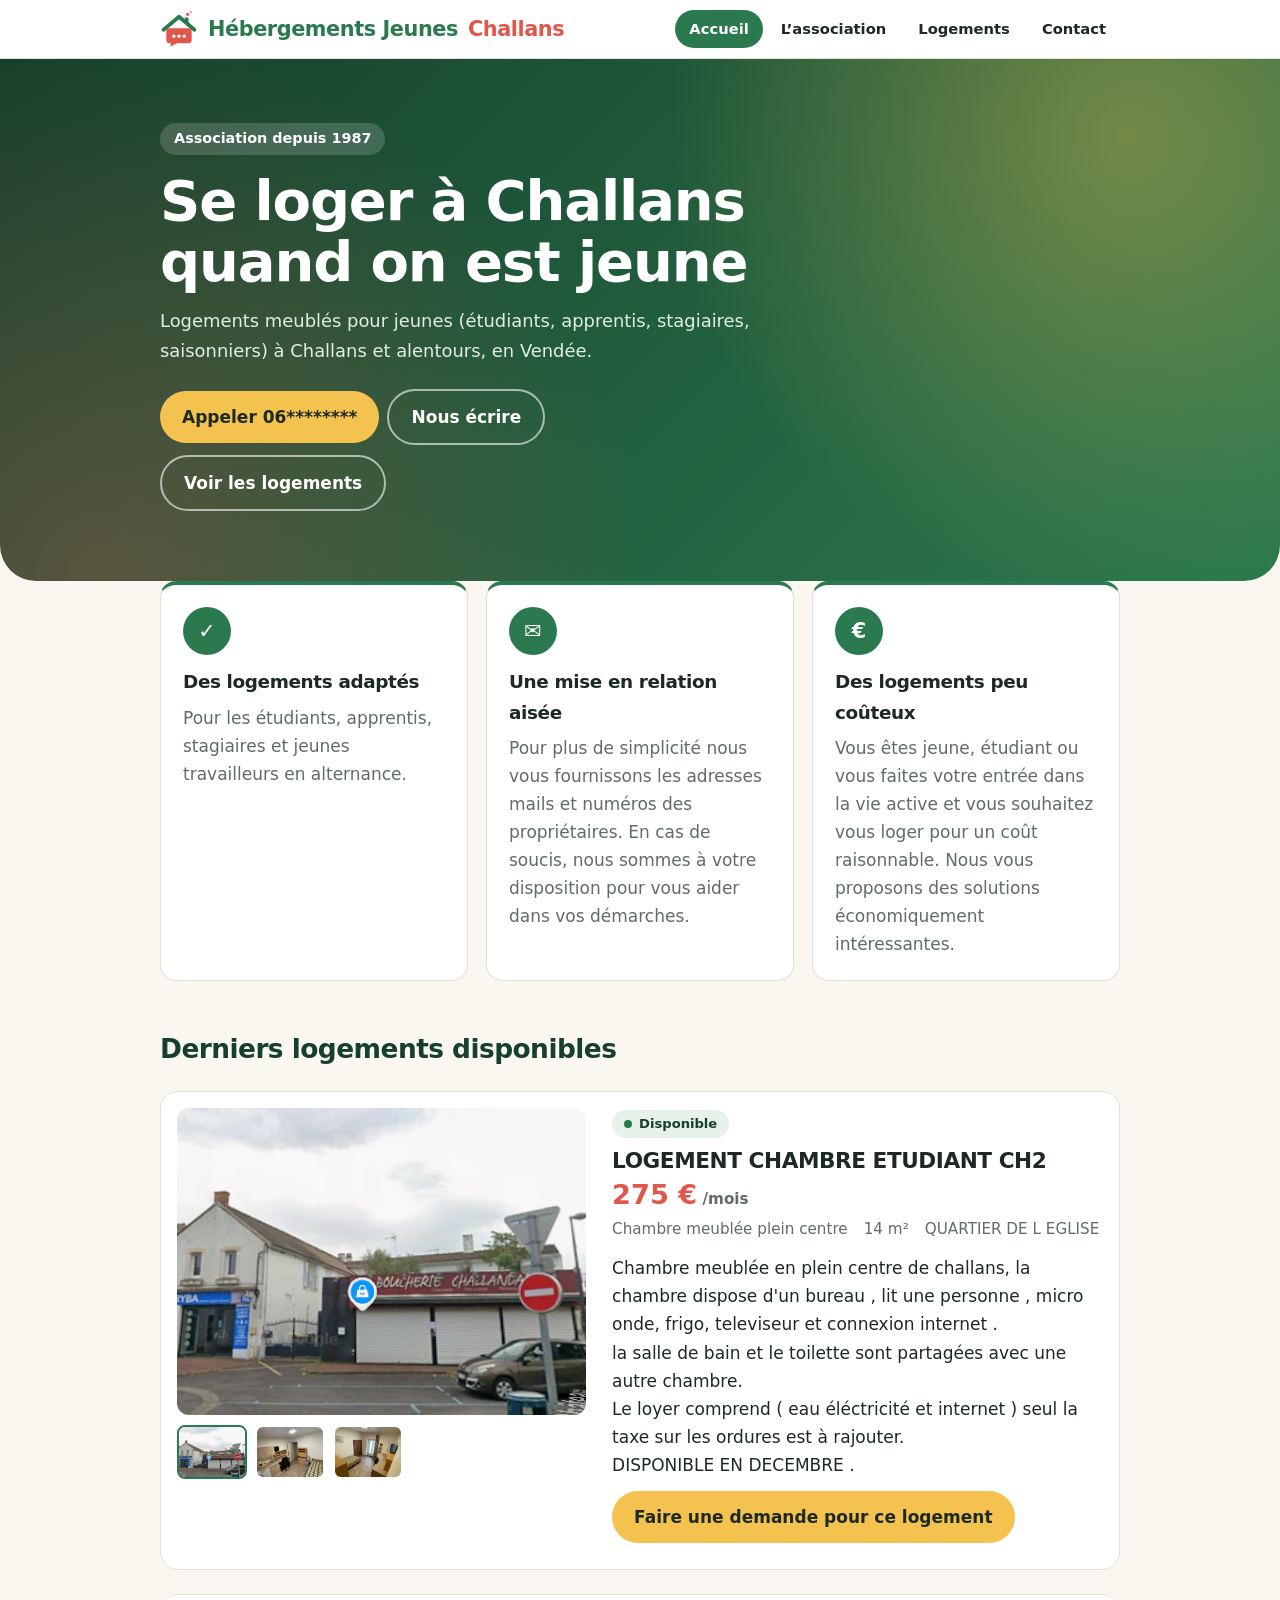
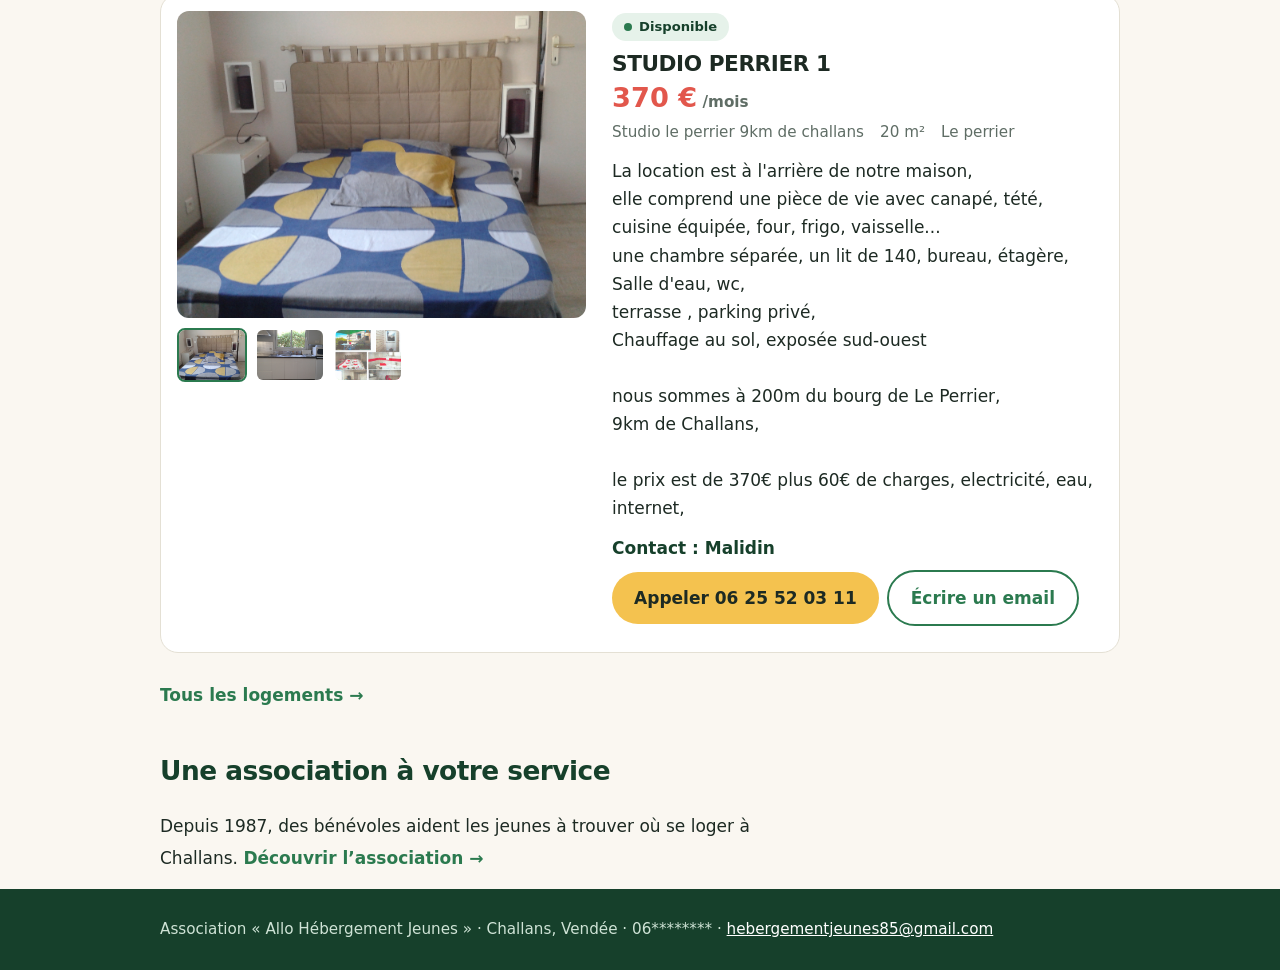
==== commit 861176c6: "Add files via upload" ====
--- a/index.html
+++ b/index.html
@@ -1,4 +1,4 @@
-<!DOCTYPE html><html lang="fr"><head><meta charset="utf-8"><meta name="viewport" content="width=device-width, initial-scale=1"><link rel="stylesheet" href="style.css"><title>Hébergements Jeunes Challans – logements pour étudiants, apprentis et stagiaires</title><meta name="description" content="Logements meublés et peu coûteux pour jeunes à Challans (Vendée), proposés par l’association Allo Hébergement Jeunes."></head><body>
+<!DOCTYPE html><html lang="fr"><head><meta charset="utf-8"><meta name="viewport" content="width=device-width, initial-scale=1"><link rel="stylesheet" href="style.css"><link rel="icon" href="favicon.ico" sizes="48x48"><link rel="icon" type="image/svg+xml" href="logo.svg"><link rel="apple-touch-icon" href="icon-192.png"><script type="application/ld+json">{"@context":"https://schema.org","@type":"WebSite","name":"Hébergements Jeunes Challans","alternateName":["Allo Hébergement Jeunes","Hébergement Jeunes Challans"],"url":"https://hebergementjeunes85-bit.github.io/"}</script><title>Hébergements Jeunes Challans – logements pour étudiants, apprentis et stagiaires</title><meta name="description" content="Logements meublés et peu coûteux pour jeunes à Challans (Vendée), proposés par l’association Allo Hébergement Jeunes."></head><body>
 <section class="hero"><div class="wrap"><span class="pill">Association depuis 1987</span><h1>Se loger à Challans quand on est jeune</h1><p data-intro></p><div data-contact></div><a class="btn alt" href="logements.html">Voir les logements</a></div></section>
 <main class="wrap">
 <div class="perks">
--- a/style.css
+++ b/style.css
@@ -75,3 +75,4 @@
 .lb-p{left:12px;top:50%;transform:translateY(-50%)}.lb-n{right:12px;top:50%;transform:translateY(-50%)}
 .lb-c{position:absolute;bottom:16px;left:0;right:0;text-align:center;margin:0;font-size:.95rem}
 #lb.one .lb-p,#lb.one .lb-n{display:none}
+.brand{display:flex;align-items:center;gap:10px}.brand img{flex:none}
